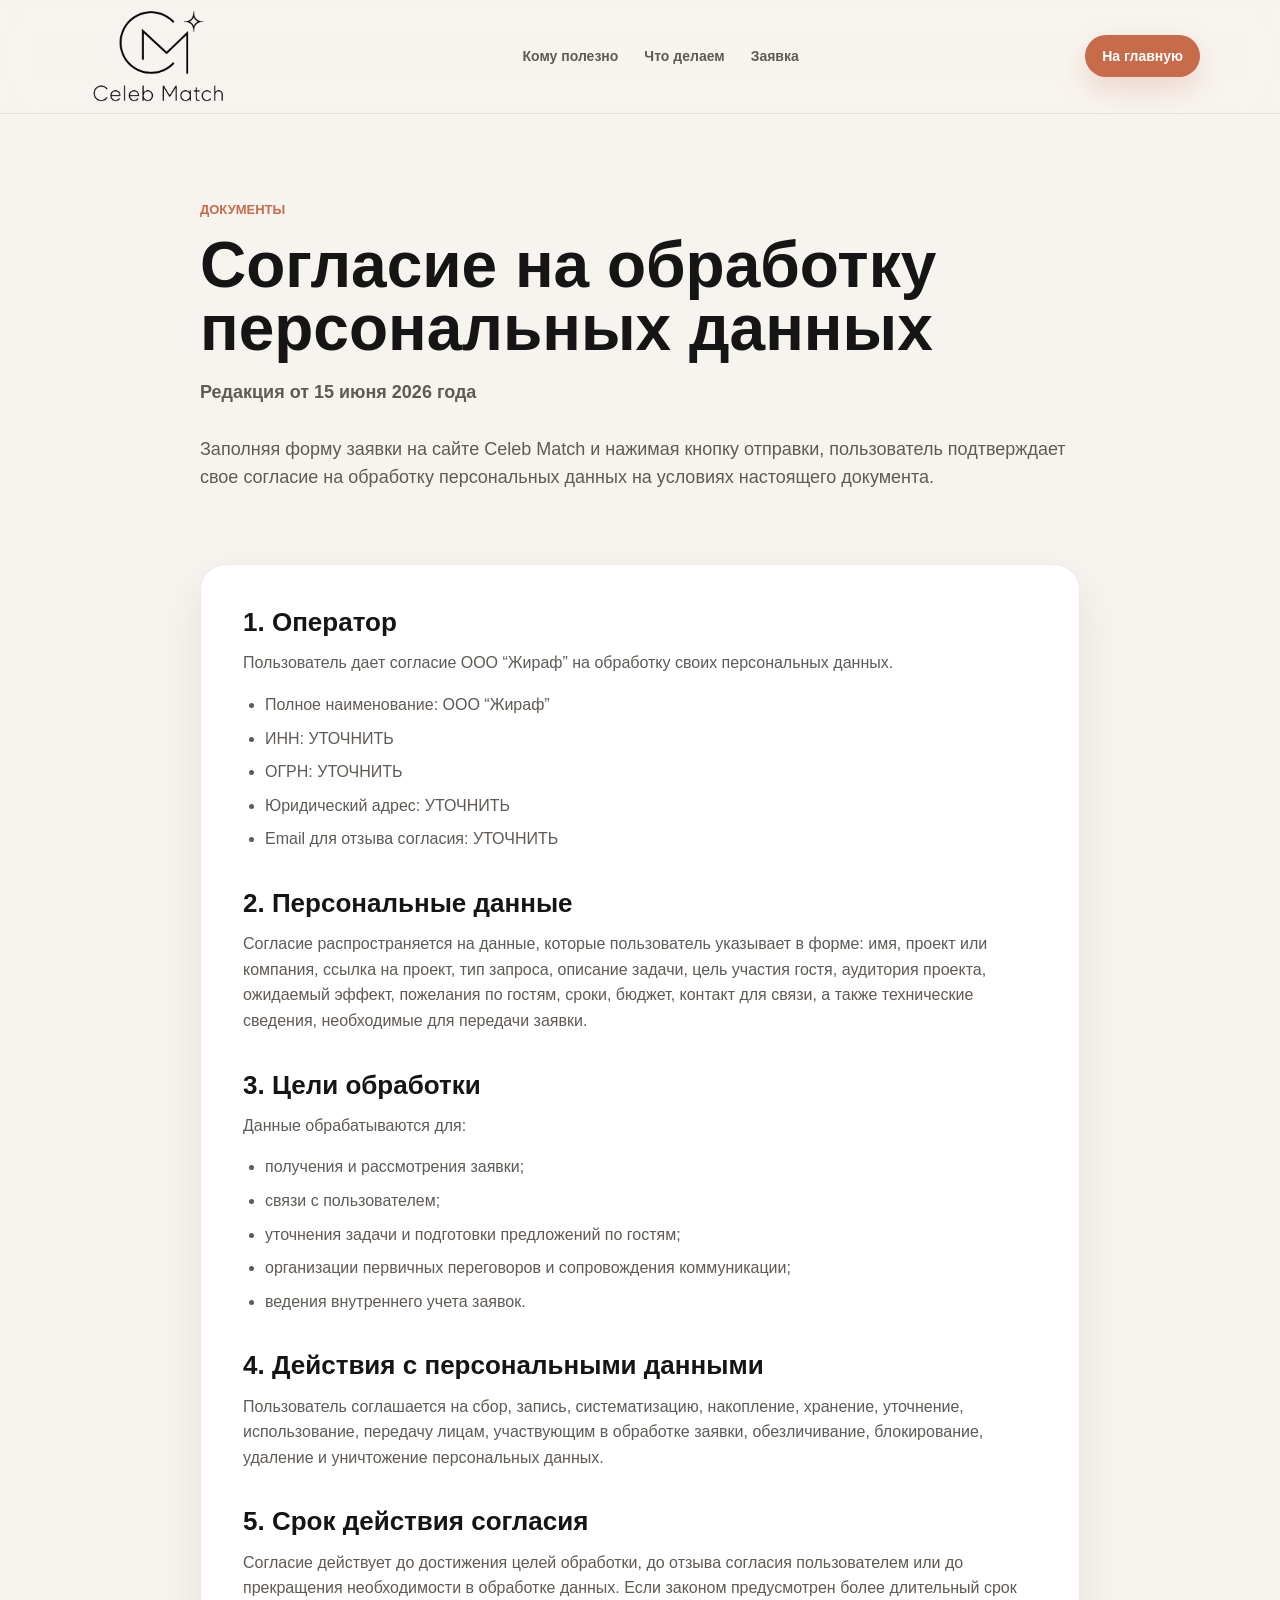
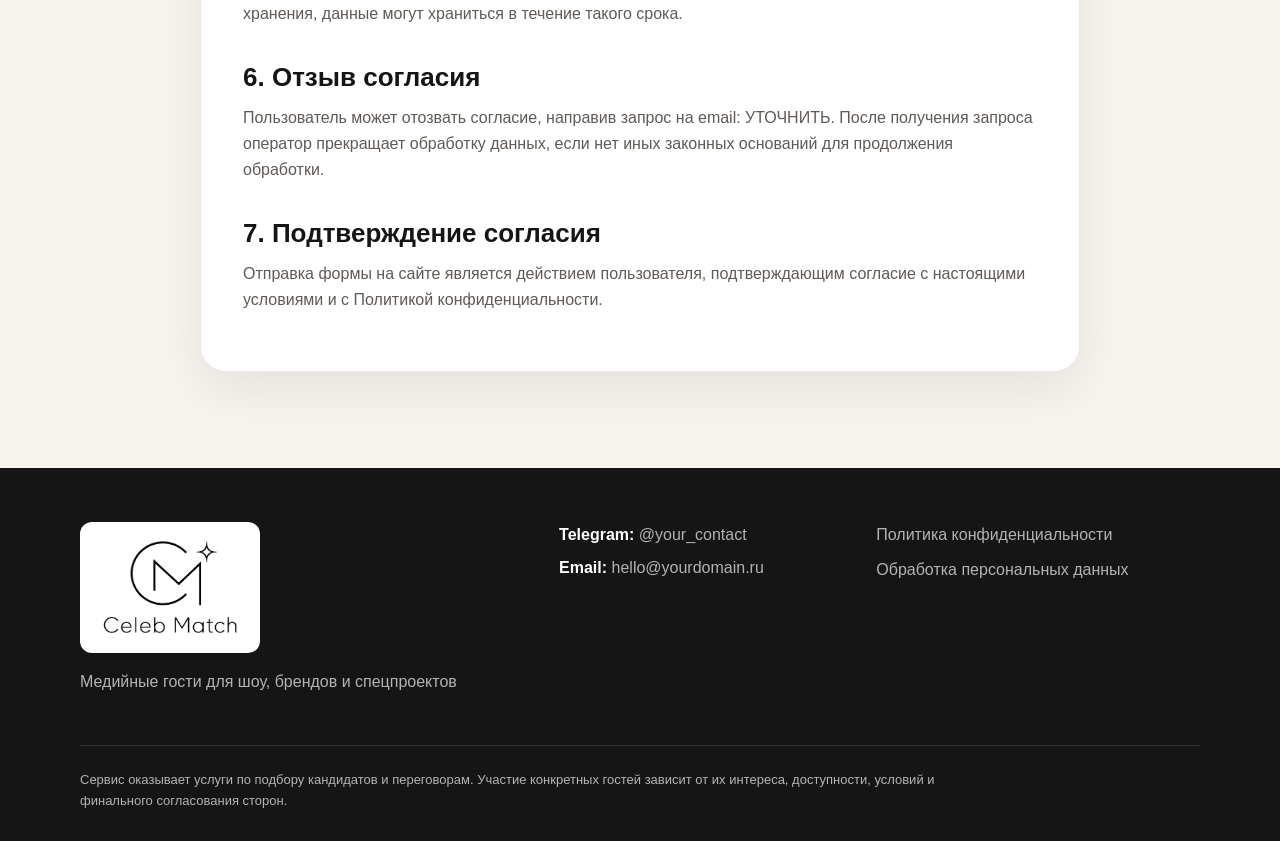
==== personal-data.html @ 7aa95ffa "Add legal pages and local test mode" ====
<!doctype html>
<html lang="ru">
  <head>
    <meta charset="UTF-8" />
    <meta name="viewport" content="width=device-width, initial-scale=1.0" />
    <title>Согласие на обработку персональных данных | Celeb Match</title>
    <meta
      name="description"
      content="Согласие пользователя сайта Celeb Match на обработку персональных данных при отправке заявки."
    />
    <meta property="og:title" content="Согласие на обработку персональных данных | Celeb Match" />
    <meta
      property="og:description"
      content="Условия обработки персональных данных пользователя при отправке заявки на сайте Celeb Match."
    />
    <meta property="og:type" content="website" />
    <link rel="icon" type="image/png" href="assets/favicon.png" />
    <link rel="stylesheet" href="styles.css" />
  </head>
  <body>
    <header class="site-header">
      <div class="container header-inner">
        <a class="logo" href="index.html" aria-label="Celeb Match">
          <img src="assets/logo-transparent.png" alt="Celeb Match" />
        </a>
        <nav class="main-nav" aria-label="Навигация по документам">
          <a href="index.html#audience">Кому полезно</a>
          <a href="index.html#services">Что делаем</a>
          <a href="index.html#lead-form">Заявка</a>
        </nav>
        <a class="button button-small" href="index.html#lead-form">На главную</a>
      </div>
    </header>

    <main class="legal-main">
      <section class="section legal-hero">
        <div class="container legal-container">
          <p class="eyebrow">Документы</p>
          <h1>Согласие на обработку персональных данных</h1>
          <p class="legal-updated">Редакция от 15 июня 2026 года</p>
          <p>
            Заполняя форму заявки на сайте Celeb Match и нажимая кнопку отправки, пользователь
            подтверждает свое согласие на обработку персональных данных на условиях настоящего
            документа.
          </p>
        </div>
      </section>

      <section class="section legal-section">
        <div class="container legal-container legal-card">
          <h2>1. Оператор</h2>
          <p>
            Пользователь дает согласие ООО “Жираф” на обработку своих персональных данных.
          </p>
          <ul>
            <li>Полное наименование: ООО “Жираф”</li>
            <li>ИНН: УТОЧНИТЬ</li>
            <li>ОГРН: УТОЧНИТЬ</li>
            <li>Юридический адрес: УТОЧНИТЬ</li>
            <li>Email для отзыва согласия: УТОЧНИТЬ</li>
          </ul>

          <h2>2. Персональные данные</h2>
          <p>
            Согласие распространяется на данные, которые пользователь указывает в форме:
            имя, проект или компания, ссылка на проект, тип запроса, описание задачи,
            цель участия гостя, аудитория проекта, ожидаемый эффект, пожелания по гостям,
            сроки, бюджет, контакт для связи, а также технические сведения, необходимые
            для передачи заявки.
          </p>

          <h2>3. Цели обработки</h2>
          <p>Данные обрабатываются для:</p>
          <ul>
            <li>получения и рассмотрения заявки;</li>
            <li>связи с пользователем;</li>
            <li>уточнения задачи и подготовки предложений по гостям;</li>
            <li>организации первичных переговоров и сопровождения коммуникации;</li>
            <li>ведения внутреннего учета заявок.</li>
          </ul>

          <h2>4. Действия с персональными данными</h2>
          <p>
            Пользователь соглашается на сбор, запись, систематизацию, накопление, хранение,
            уточнение, использование, передачу лицам, участвующим в обработке заявки,
            обезличивание, блокирование, удаление и уничтожение персональных данных.
          </p>

          <h2>5. Срок действия согласия</h2>
          <p>
            Согласие действует до достижения целей обработки, до отзыва согласия пользователем
            или до прекращения необходимости в обработке данных. Если законом предусмотрен
            более длительный срок хранения, данные могут храниться в течение такого срока.
          </p>

          <h2>6. Отзыв согласия</h2>
          <p>
            Пользователь может отозвать согласие, направив запрос на email: УТОЧНИТЬ.
            После получения запроса оператор прекращает обработку данных, если нет иных
            законных оснований для продолжения обработки.
          </p>

          <h2>7. Подтверждение согласия</h2>
          <p>
            Отправка формы на сайте является действием пользователя, подтверждающим согласие
            с настоящими условиями и с Политикой конфиденциальности.
          </p>
        </div>
      </section>
    </main>

    <footer class="site-footer">
      <div class="container footer-grid">
        <div>
          <a class="logo footer-logo" href="index.html" aria-label="Celeb Match">
            <img src="assets/logo-transparent.png" alt="Celeb Match" />
          </a>
          <p>Медийные гости для шоу, брендов и спецпроектов</p>
        </div>
        <div class="footer-contacts">
          <p><strong>Telegram:</strong> @your_contact</p>
          <p><strong>Email:</strong> hello@yourdomain.ru</p>
        </div>
        <div class="footer-links">
          <a href="privacy.html">Политика конфиденциальности</a>
          <a href="personal-data.html">Обработка персональных данных</a>
        </div>
      </div>
      <div class="container footer-legal">
        <p>
          Сервис оказывает услуги по подбору кандидатов и переговорам. Участие конкретных
          гостей зависит от их интереса, доступности, условий и финального согласования сторон.
        </p>
      </div>
    </footer>
  </body>
</html>
---- styles.css ----
:root {
  --color-bg: #f7f4ef;
  --color-bg-soft: #efe9df;
  --color-text: #151515;
  --color-muted: #5f5a55;
  --color-accent: #c86b4a;
  --color-accent-dark: #a95033;
  --color-dark: #151515;
  --color-card: #ffffff;
  --color-border: rgba(21, 21, 21, 0.1);
  --radius-sm: 12px;
  --radius-md: 18px;
  --radius-lg: 26px;
  --shadow-soft: 0 18px 50px rgba(31, 26, 22, 0.08);
  --shadow-hover: 0 22px 70px rgba(31, 26, 22, 0.14);
  --container: 1120px;
}

* {
  box-sizing: border-box;
}

html {
  scroll-behavior: smooth;
}

body {
  margin: 0;
  background: var(--color-bg);
  color: var(--color-text);
  font-family: Inter, Arial, Helvetica, sans-serif;
  font-size: 16px;
  line-height: 1.6;
  text-rendering: optimizeLegibility;
}

a {
  color: inherit;
  text-decoration: none;
}

button,
input,
select,
textarea {
  font: inherit;
}

button {
  border: 0;
}

.container {
  width: min(100% - 40px, var(--container));
  margin: 0 auto;
}

.section {
  padding: 96px 0;
}

.site-header {
  position: sticky;
  top: 0;
  z-index: 20;
  background: rgba(247, 244, 239, 0.88);
  border-bottom: 1px solid rgba(21, 21, 21, 0.08);
  backdrop-filter: blur(18px);
}

.header-inner {
  display: flex;
  align-items: center;
  justify-content: space-between;
  min-height: 76px;
  gap: 28px;
}

.logo {
  display: inline-flex;
  align-items: center;
  width: 156px;
  line-height: 1;
}

.logo img {
  display: block;
  width: 100%;
  height: auto;
}

.main-nav {
  display: flex;
  align-items: center;
  gap: 26px;
  color: var(--color-muted);
  font-size: 14px;
  font-weight: 650;
}

.main-nav a {
  transition: color 180ms ease;
}

.main-nav a:hover {
  color: var(--color-text);
}

.button {
  display: inline-flex;
  align-items: center;
  justify-content: center;
  min-height: 52px;
  padding: 14px 24px;
  border-radius: 999px;
  background: var(--color-accent);
  color: #fff;
  cursor: pointer;
  font-weight: 760;
  line-height: 1.15;
  box-shadow: 0 12px 28px rgba(200, 107, 74, 0.22);
  transition: transform 180ms ease, box-shadow 180ms ease, background 180ms ease;
}

.button:hover {
  background: var(--color-accent-dark);
  box-shadow: 0 16px 34px rgba(200, 107, 74, 0.3);
  transform: translateY(-2px);
}

.button:focus-visible,
input:focus-visible,
select:focus-visible,
textarea:focus-visible,
a:focus-visible {
  outline: 3px solid rgba(200, 107, 74, 0.28);
  outline-offset: 3px;
}

.button-small {
  min-height: 42px;
  padding: 11px 17px;
  font-size: 14px;
}

.button-secondary {
  background: transparent;
  color: var(--color-text);
  border: 1px solid rgba(21, 21, 21, 0.18);
  box-shadow: none;
}

.button-secondary:hover {
  background: var(--color-text);
  border-color: var(--color-text);
  color: #fff;
  box-shadow: none;
}

.hero-with-bg .button-secondary {
  color: #ffffff;
  border-color: rgba(255, 255, 255, 0.48);
  background: rgba(255, 255, 255, 0.08);
}

.hero-with-bg .button-secondary:hover {
  background: #ffffff;
  border-color: #ffffff;
  color: var(--color-text);
}

.hero {
  padding-top: 118px;
  padding-bottom: 108px;
}

.hero-with-bg {
  position: relative;
  background-color: var(--color-dark);
  /* Replace /assets/hero-bg.jpg with the final hero background image */
  background-image:
    linear-gradient(90deg, rgba(21, 21, 21, 0.82) 0%, rgba(21, 21, 21, 0.62) 44%, rgba(21, 21, 21, 0.28) 100%),
    url("./assets/hero-bg.jpg");
  background-position: center;
  background-repeat: no-repeat;
  background-size: cover;
  color: #ffffff;
}

.hero-grid {
  display: grid;
  grid-template-columns: minmax(0, 1.16fr) minmax(320px, 0.84fr);
  align-items: center;
  gap: 72px;
}

.eyebrow {
  margin: 0 0 14px;
  color: var(--color-accent);
  font-size: 13px;
  font-weight: 780;
  letter-spacing: 0;
  text-transform: uppercase;
}

h1,
h2,
h3,
p {
  margin-top: 0;
}

h1 {
  max-width: 820px;
  margin-bottom: 24px;
  font-size: clamp(42px, 6vw, 74px);
  line-height: 0.98;
  letter-spacing: 0;
}

h2 {
  margin-bottom: 18px;
  font-size: clamp(32px, 4vw, 50px);
  line-height: 1.04;
  letter-spacing: 0;
}

h3 {
  margin-bottom: 12px;
  font-size: 22px;
  line-height: 1.18;
}

.hero-text {
  max-width: 720px;
  margin-bottom: 34px;
  color: var(--color-muted);
  font-size: 20px;
  line-height: 1.55;
}

.hero-with-bg .eyebrow {
  color: #f2c1a8;
}

.hero-with-bg .hero-text,
.hero-with-bg .hero-note {
  color: rgba(255, 255, 255, 0.82);
}

.hero-actions {
  display: flex;
  flex-wrap: wrap;
  gap: 14px;
  margin-bottom: 18px;
}

.hero-note {
  margin: 0;
  color: var(--color-muted);
  font-size: 14px;
}

.hero-panel {
  position: relative;
  overflow: hidden;
  padding: 34px;
  border: 1px solid var(--color-border);
  border-radius: var(--radius-lg);
  background: var(--color-card);
  color: var(--color-text);
  box-shadow: var(--shadow-soft);
}

.hero-with-bg .hero-panel {
  border-color: rgba(255, 255, 255, 0.28);
  background: rgba(255, 255, 255, 0.92);
  backdrop-filter: blur(12px);
}

.panel-topline {
  width: 72px;
  height: 4px;
  margin-bottom: 28px;
  border-radius: 999px;
  background: var(--color-accent);
}

.hero-panel h2 {
  margin-bottom: 22px;
  font-size: 30px;
}

.hero-panel ul {
  display: grid;
  gap: 16px;
  margin: 0 0 28px;
  padding: 0;
  list-style: none;
  color: var(--color-muted);
}

.hero-panel li {
  position: relative;
  padding-left: 24px;
}

.hero-panel li::before {
  position: absolute;
  top: 11px;
  left: 0;
  width: 8px;
  height: 8px;
  border-radius: 50%;
  background: var(--color-accent);
  content: "";
}

.badge {
  display: inline-flex;
  margin: 0;
  padding: 10px 14px;
  border-radius: 999px;
  background: #f7ebe4;
  color: var(--color-accent-dark);
  font-size: 14px;
  font-weight: 760;
}

.section-muted {
  background: var(--color-bg-soft);
}

.section-heading {
  max-width: 760px;
  margin-bottom: 42px;
}

.section-heading p:not(.eyebrow) {
  color: var(--color-muted);
  font-size: 18px;
}

.card-grid {
  display: grid;
  gap: 22px;
}

.three-columns {
  grid-template-columns: repeat(3, minmax(0, 1fr));
}

.value-grid {
  grid-template-columns: repeat(3, minmax(0, 1fr));
}

.card {
  min-height: 278px;
  padding: 28px;
  border: 1px solid rgba(21, 21, 21, 0.08);
  border-radius: var(--radius-md);
  background: var(--color-card);
  box-shadow: var(--shadow-soft);
  transition: transform 180ms ease, box-shadow 180ms ease, border-color 180ms ease;
}

.card:hover {
  border-color: rgba(200, 107, 74, 0.28);
  box-shadow: var(--shadow-hover);
  transform: translateY(-5px);
}

.card-number {
  display: inline-block;
  margin-bottom: 44px;
  color: var(--color-accent);
  font-size: 13px;
  font-weight: 800;
}

.card p {
  margin-bottom: 0;
  color: var(--color-muted);
}

.section-dark {
  background: var(--color-dark);
  color: #fff;
}

.section-dark .eyebrow {
  color: #e59a7d;
}

.section-dark .section-heading p:not(.eyebrow) {
  color: rgba(255, 255, 255, 0.68);
}

.process-grid {
  display: grid;
  grid-template-columns: repeat(3, minmax(0, 1fr));
  gap: 16px;
}

.process-step {
  padding: 24px;
  border: 1px solid rgba(255, 255, 255, 0.12);
  border-radius: var(--radius-md);
  background: rgba(255, 255, 255, 0.055);
}

.process-step span {
  display: inline-block;
  margin-bottom: 26px;
  color: #e59a7d;
  font-size: 13px;
  font-weight: 800;
}

.process-step h3 {
  font-size: 18px;
}

.process-step p {
  margin: 0;
  color: rgba(255, 255, 255, 0.68);
  font-size: 14px;
}

.trust-grid {
  display: grid;
  grid-template-columns: minmax(0, 1.1fr) minmax(300px, 0.9fr);
  gap: 48px;
  align-items: center;
}

.trust-copy p:not(.eyebrow) {
  color: var(--color-muted);
  font-size: 18px;
}

.trust-media {
  display: grid;
  gap: 18px;
}

.producer-photo {
  position: relative;
  overflow: hidden;
  margin: 0;
  min-height: 390px;
  border-radius: var(--radius-lg);
  background: #d8d3cb;
  box-shadow: var(--shadow-soft);
}

.producer-photo img {
  display: block;
  width: 100%;
  height: 100%;
  min-height: 390px;
  object-fit: cover;
  object-position: center 34%;
}

.trust-card {
  padding: 34px;
  border-radius: var(--radius-lg);
  background: var(--color-card);
  box-shadow: var(--shadow-soft);
}

.trust-card strong {
  display: block;
  margin-bottom: 24px;
  font-size: 24px;
  line-height: 1.2;
}

.trust-card p {
  margin-bottom: 0;
  color: var(--color-muted);
}

.section-form {
  background: linear-gradient(180deg, var(--color-bg) 0%, #fffaf5 100%);
}

.form-grid {
  display: grid;
  grid-template-columns: minmax(280px, 0.78fr) minmax(0, 1.22fr);
  gap: 54px;
  align-items: start;
}

.form-heading {
  position: sticky;
  top: 112px;
  margin-bottom: 0;
}

.lead-form {
  padding: 32px;
  border: 1px solid rgba(21, 21, 21, 0.08);
  border-radius: var(--radius-lg);
  background: var(--color-card);
  box-shadow: var(--shadow-soft);
}

.field-grid {
  display: grid;
  grid-template-columns: repeat(2, minmax(0, 1fr));
  gap: 18px;
}

label {
  display: grid;
  gap: 8px;
}

label span {
  color: var(--color-text);
  font-size: 14px;
  font-weight: 740;
}

input,
select,
textarea {
  width: 100%;
  border: 1px solid rgba(21, 21, 21, 0.14);
  border-radius: var(--radius-sm);
  background: #fff;
  color: var(--color-text);
  transition: border-color 180ms ease, box-shadow 180ms ease, background 180ms ease;
}

input,
select {
  min-height: 50px;
  padding: 0 14px;
}

textarea {
  min-height: 122px;
  padding: 14px;
  resize: vertical;
}

input::placeholder,
textarea::placeholder {
  color: rgba(95, 90, 85, 0.7);
}

input:focus,
select:focus,
textarea:focus {
  border-color: rgba(200, 107, 74, 0.72);
  box-shadow: 0 0 0 4px rgba(200, 107, 74, 0.12);
}

.field-wide {
  grid-column: 1 / -1;
}

.honeypot {
  position: absolute;
  left: -9999px;
  width: 1px;
  height: 1px;
  overflow: hidden;
}

.field-error {
  min-height: 18px;
  color: #b13720;
  font-size: 12px;
}

.is-invalid input,
.is-invalid select,
.is-invalid textarea {
  border-color: #b13720;
}

.form-message {
  display: none;
  margin-bottom: 18px;
  padding: 18px 20px;
  border: 1px solid transparent;
  border-radius: var(--radius-md);
  font-size: 16px;
  font-weight: 760;
  line-height: 1.45;
}

.form-message.is-visible {
  display: block;
}

.form-message.is-success {
  background: #edf8ef;
  border-color: rgba(35, 99, 49, 0.18);
  color: #236331;
  box-shadow: 0 12px 28px rgba(35, 99, 49, 0.08);
}

.form-message.is-error {
  background: #fff0ea;
  border-color: rgba(156, 53, 31, 0.18);
  color: #9c351f;
}

.form-submit {
  width: 100%;
  margin-top: 22px;
}

.form-submit[disabled] {
  cursor: wait;
  opacity: 0.72;
  transform: none;
}

.form-consent {
  margin: 14px 0 0;
  color: var(--color-muted);
  font-size: 13px;
}

.form-consent a {
  color: var(--color-accent-dark);
  font-weight: 760;
  text-decoration: underline;
  text-decoration-thickness: 1px;
  text-underline-offset: 3px;
}

.legal-main {
  background: var(--color-bg);
}

.legal-hero {
  padding-top: 86px;
  padding-bottom: 54px;
}

.legal-container {
  max-width: 880px;
}

.legal-hero h1 {
  max-width: 780px;
  margin-bottom: 18px;
  font-size: clamp(40px, 5vw, 64px);
}

.legal-hero p:not(.eyebrow) {
  color: var(--color-muted);
  font-size: 18px;
}

.legal-updated {
  margin-bottom: 28px;
  color: var(--color-accent-dark);
  font-weight: 760;
}

.legal-section {
  padding-top: 0;
}

.legal-card {
  padding: 42px;
  border: 1px solid rgba(21, 21, 21, 0.08);
  border-radius: var(--radius-lg);
  background: var(--color-card);
  box-shadow: var(--shadow-soft);
}

.legal-card h2 {
  margin-top: 36px;
  margin-bottom: 12px;
  font-size: 26px;
  line-height: 1.2;
}

.legal-card h2:first-child {
  margin-top: 0;
}

.legal-card p,
.legal-card li {
  color: var(--color-muted);
}

.legal-card ul {
  margin: 12px 0 0;
  padding-left: 22px;
}

.legal-card li + li {
  margin-top: 8px;
}

.site-footer {
  padding: 54px 0 30px;
  background: var(--color-dark);
  color: #fff;
}

.footer-grid {
  display: grid;
  grid-template-columns: 1.1fr 0.7fr 0.8fr;
  gap: 34px;
}

.footer-logo {
  margin-bottom: 16px;
  width: 180px;
  padding: 8px 10px;
  border-radius: var(--radius-sm);
  background: #ffffff;
}

.site-footer p,
.site-footer a {
  color: rgba(255, 255, 255, 0.68);
}

.site-footer strong {
  color: #fff;
}

.footer-contacts p {
  margin-bottom: 8px;
}

.footer-links {
  display: grid;
  gap: 10px;
  align-content: start;
}

.footer-links a {
  transition: color 180ms ease;
}

.footer-links a:hover {
  color: #fff;
}

.footer-legal {
  margin-top: 34px;
  padding-top: 24px;
  border-top: 1px solid rgba(255, 255, 255, 0.12);
}

.footer-legal p {
  max-width: 860px;
  margin: 0;
  font-size: 13px;
}

@media (max-width: 980px) {
  .main-nav {
    display: none;
  }

  .hero-grid,
  .trust-grid,
  .form-grid {
    grid-template-columns: 1fr;
  }

  .hero-grid {
    gap: 40px;
  }

  .three-columns {
    grid-template-columns: 1fr;
  }

  .value-grid {
    grid-template-columns: repeat(2, minmax(0, 1fr));
  }

  .card {
    min-height: auto;
  }

  .card-number {
    margin-bottom: 26px;
  }

  .process-grid {
    grid-template-columns: repeat(2, minmax(0, 1fr));
  }

  .form-heading {
    position: static;
  }
}

@media (max-width: 640px) {
  .container {
    width: min(100% - 28px, var(--container));
  }

  .section {
    padding: 68px 0;
  }

  .header-inner {
    min-height: 68px;
    gap: 14px;
  }

  .logo {
    width: 132px;
  }

  .button-small {
    min-height: 38px;
    padding: 9px 12px;
    font-size: 13px;
  }

  .hero {
    padding-top: 78px;
    padding-bottom: 72px;
  }

  .hero-with-bg {
    background-image:
      linear-gradient(180deg, rgba(21, 21, 21, 0.86) 0%, rgba(21, 21, 21, 0.74) 58%, rgba(21, 21, 21, 0.58) 100%),
      url("./assets/hero-bg.jpg");
    background-position: center top;
  }

  h1 {
    font-size: clamp(36px, 12vw, 48px);
  }

  h2 {
    font-size: clamp(29px, 9vw, 38px);
  }

  .hero-text,
  .section-heading p:not(.eyebrow),
  .trust-copy p:not(.eyebrow) {
    font-size: 16px;
  }

  .hero-actions {
    display: grid;
  }

  .hero-panel,
  .producer-photo,
  .trust-card,
  .legal-card,
  .lead-form {
    padding: 24px;
    border-radius: 20px;
  }

  .producer-photo {
    min-height: 320px;
    padding: 0;
  }

  .producer-photo img {
    min-height: 320px;
  }

  .process-grid,
  .value-grid,
  .field-grid,
  .footer-grid {
    grid-template-columns: 1fr;
  }

  .footer-grid {
    gap: 20px;
  }
}
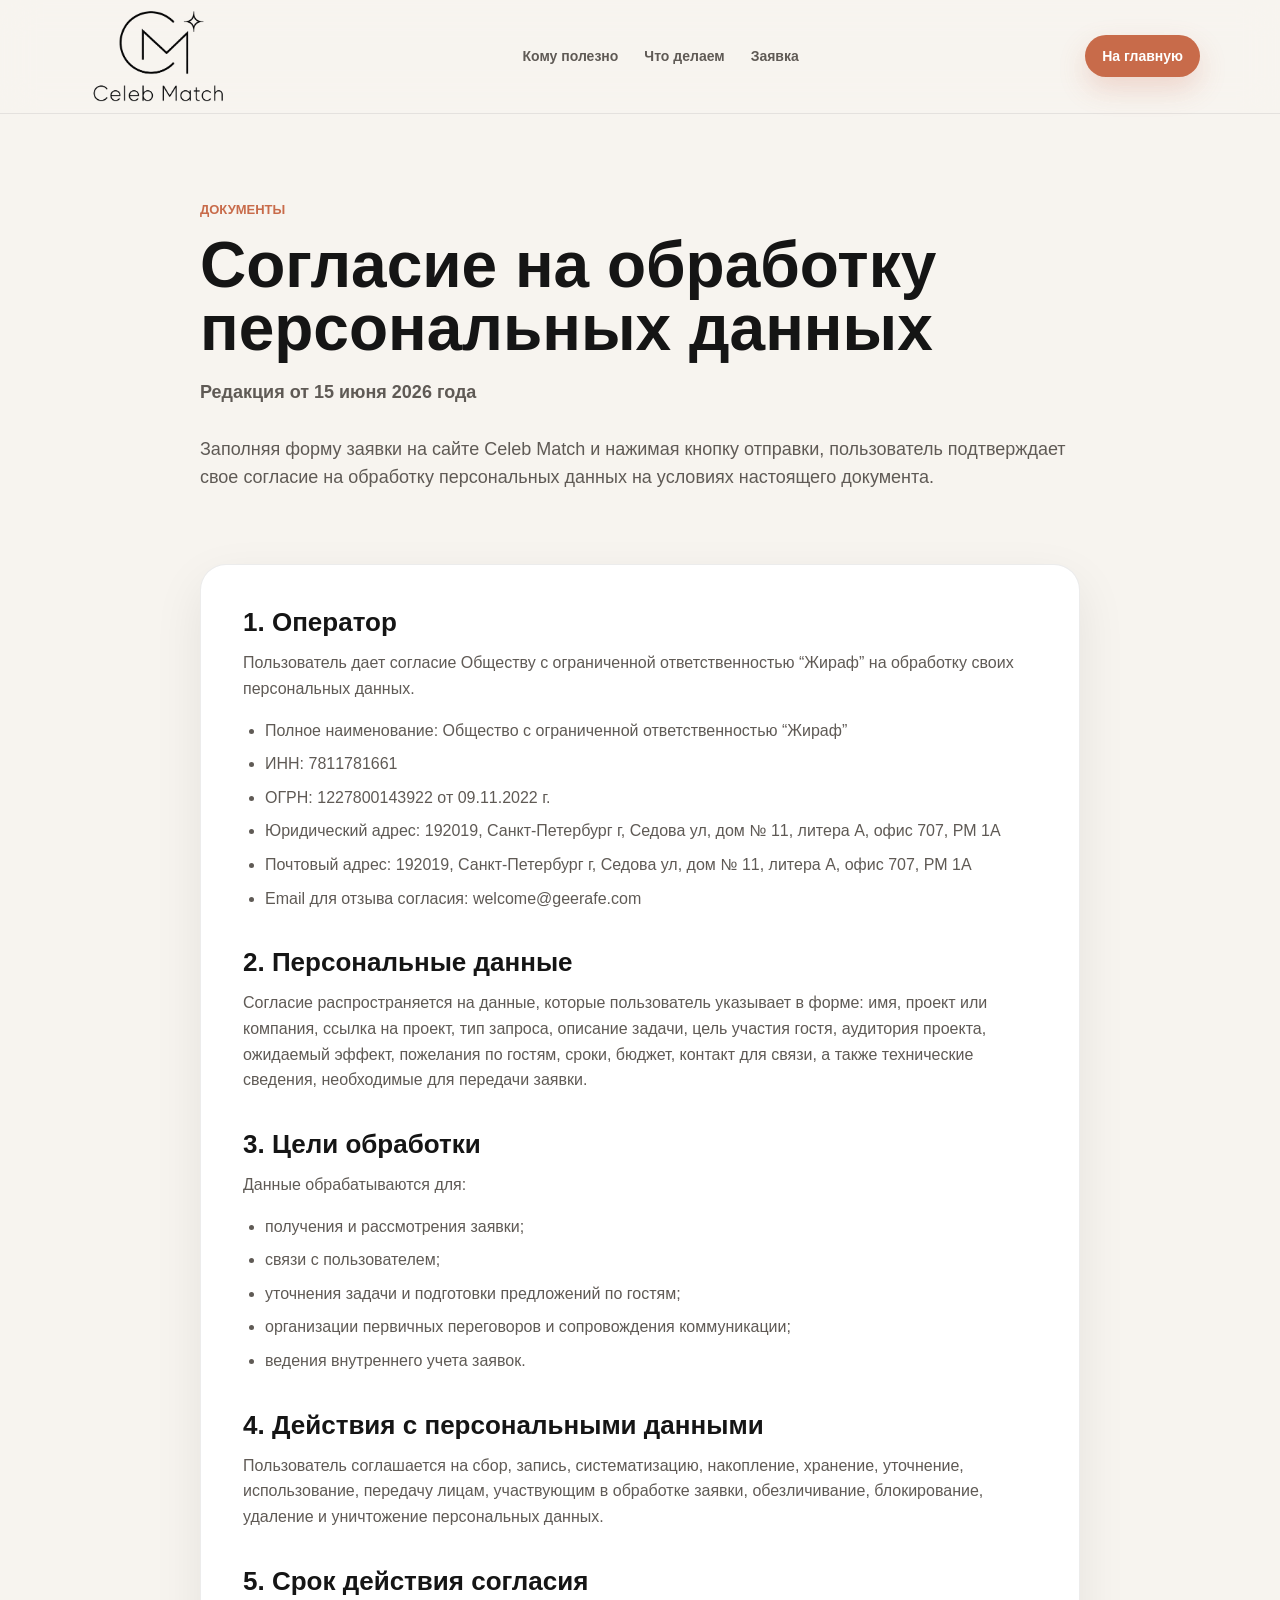
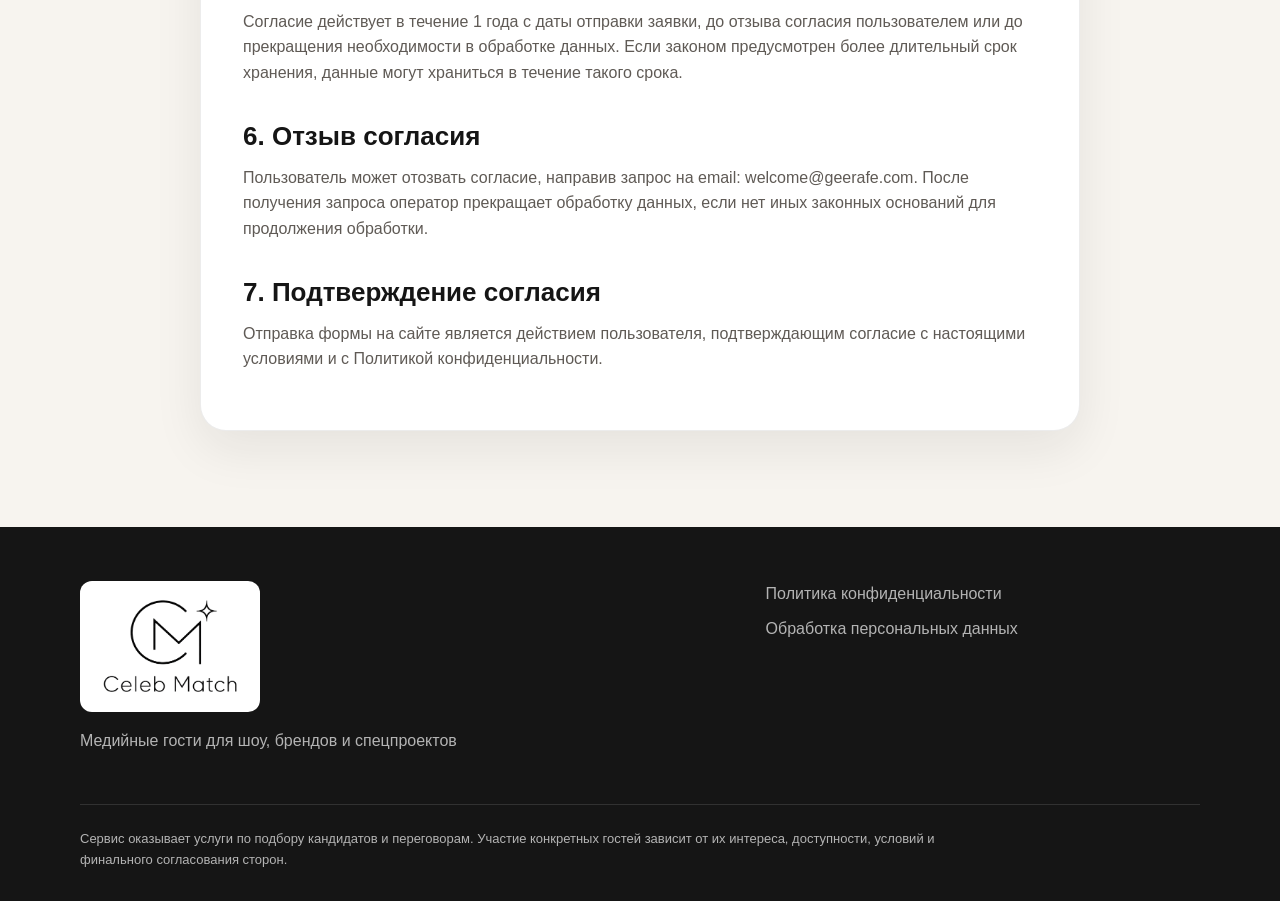
==== commit 3c44d4c4: "Fill legal details" ====
--- a/personal-data.html
+++ b/personal-data.html
@@ -50,14 +50,22 @@
         <div class="container legal-container legal-card">
           <h2>1. Оператор</h2>
           <p>
-            Пользователь дает согласие ООО “Жираф” на обработку своих персональных данных.
+            Пользователь дает согласие Обществу с ограниченной ответственностью “Жираф”
+            на обработку своих персональных данных.
           </p>
           <ul>
-            <li>Полное наименование: ООО “Жираф”</li>
-            <li>ИНН: УТОЧНИТЬ</li>
-            <li>ОГРН: УТОЧНИТЬ</li>
-            <li>Юридический адрес: УТОЧНИТЬ</li>
-            <li>Email для отзыва согласия: УТОЧНИТЬ</li>
+            <li>Полное наименование: Общество с ограниченной ответственностью “Жираф”</li>
+            <li>ИНН: 7811781661</li>
+            <li>ОГРН: 1227800143922 от 09.11.2022 г.</li>
+            <li>
+              Юридический адрес: 192019, Санкт-Петербург г, Седова ул, дом № 11,
+              литера А, офис 707, РМ 1А
+            </li>
+            <li>
+              Почтовый адрес: 192019, Санкт-Петербург г, Седова ул, дом № 11,
+              литера А, офис 707, РМ 1А
+            </li>
+            <li>Email для отзыва согласия: welcome@geerafe.com</li>
           </ul>
 
           <h2>2. Персональные данные</h2>
@@ -88,14 +96,15 @@
 
           <h2>5. Срок действия согласия</h2>
           <p>
-            Согласие действует до достижения целей обработки, до отзыва согласия пользователем
-            или до прекращения необходимости в обработке данных. Если законом предусмотрен
-            более длительный срок хранения, данные могут храниться в течение такого срока.
+            Согласие действует в течение 1 года с даты отправки заявки, до отзыва согласия
+            пользователем или до прекращения необходимости в обработке данных. Если законом
+            предусмотрен более длительный срок хранения, данные могут храниться в течение
+            такого срока.
           </p>
 
           <h2>6. Отзыв согласия</h2>
           <p>
-            Пользователь может отозвать согласие, направив запрос на email: УТОЧНИТЬ.
+            Пользователь может отозвать согласие, направив запрос на email: welcome@geerafe.com.
             После получения запроса оператор прекращает обработку данных, если нет иных
             законных оснований для продолжения обработки.
           </p>
@@ -117,10 +126,6 @@
           </a>
           <p>Медийные гости для шоу, брендов и спецпроектов</p>
         </div>
-        <div class="footer-contacts">
-          <p><strong>Telegram:</strong> @your_contact</p>
-          <p><strong>Email:</strong> hello@yourdomain.ru</p>
-        </div>
         <div class="footer-links">
           <a href="privacy.html">Политика конфиденциальности</a>
           <a href="personal-data.html">Обработка персональных данных</a>
--- a/styles.css
+++ b/styles.css
@@ -711,7 +711,7 @@
 
 .footer-grid {
   display: grid;
-  grid-template-columns: 1.1fr 0.7fr 0.8fr;
+  grid-template-columns: 1.2fr 0.8fr;
   gap: 34px;
 }
 
@@ -730,10 +730,6 @@
 
 .site-footer strong {
   color: #fff;
-}
-
-.footer-contacts p {
-  margin-bottom: 8px;
 }
 
 .footer-links {
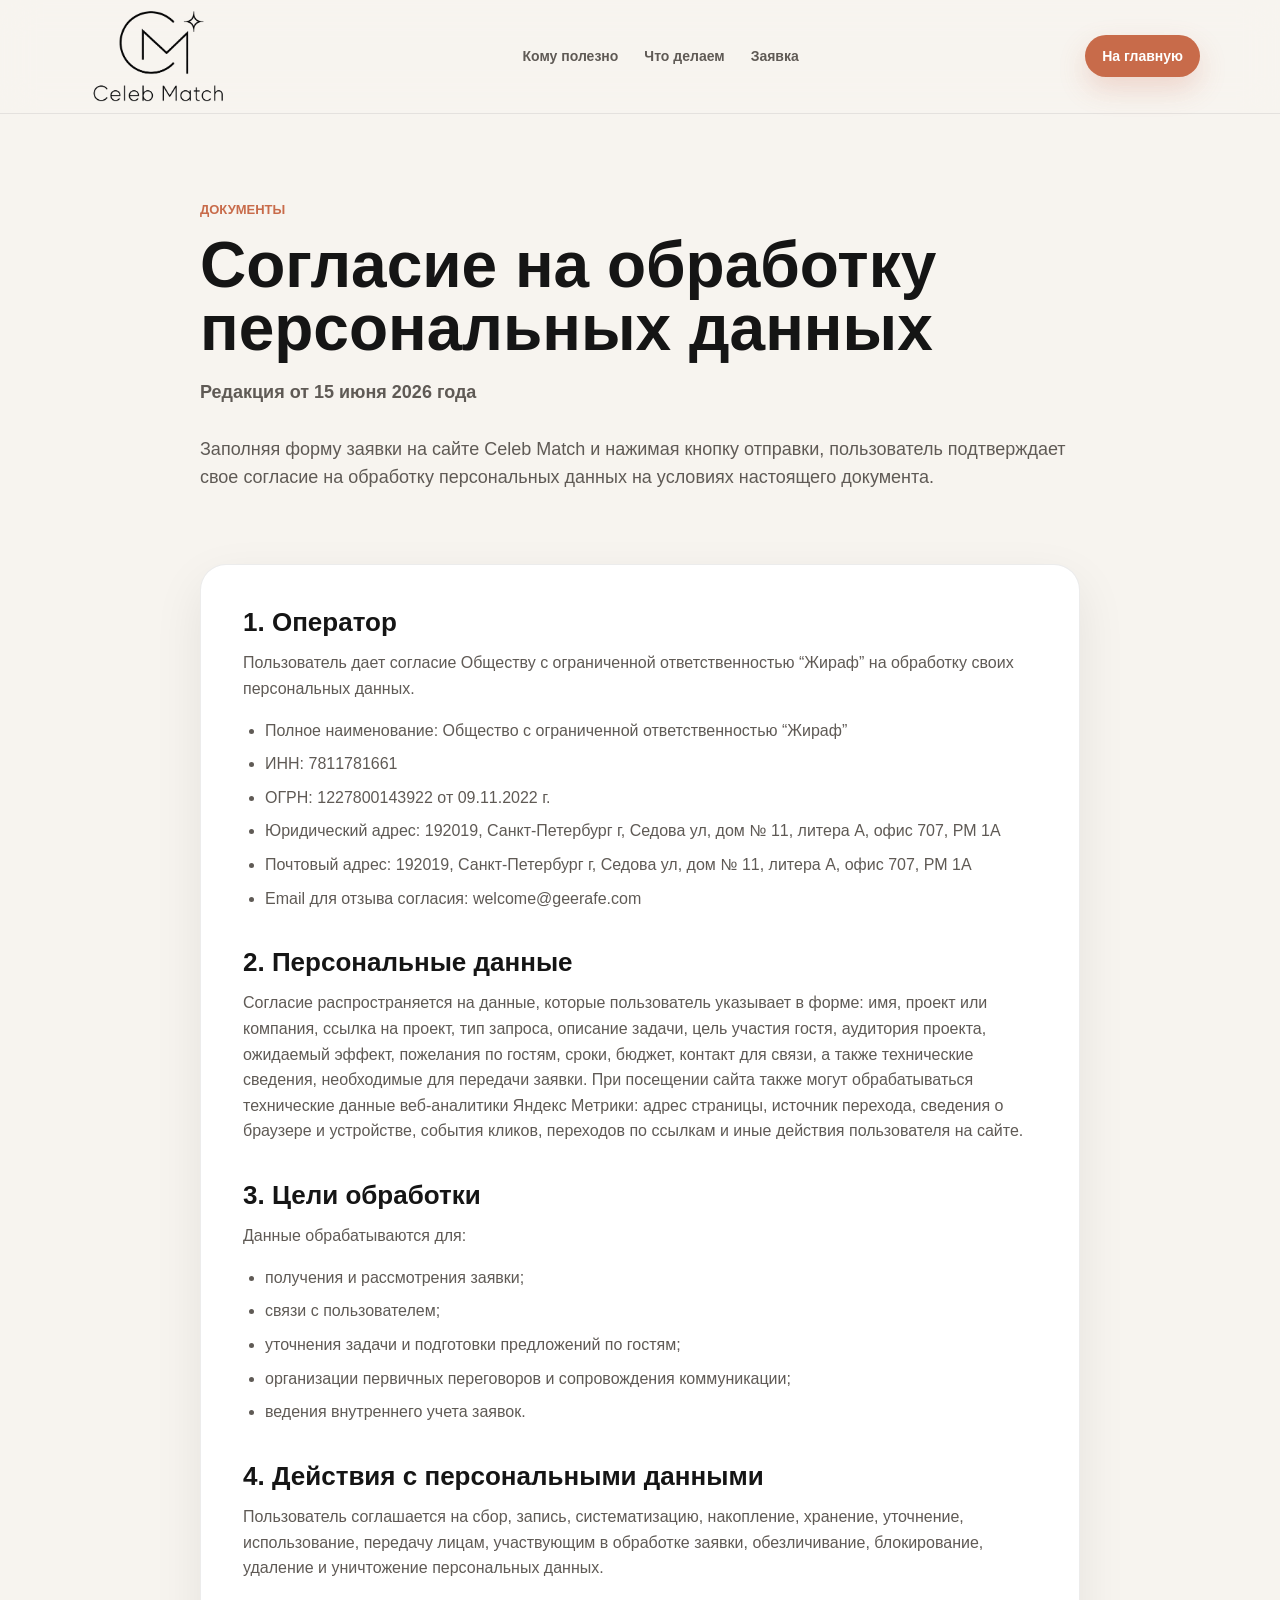
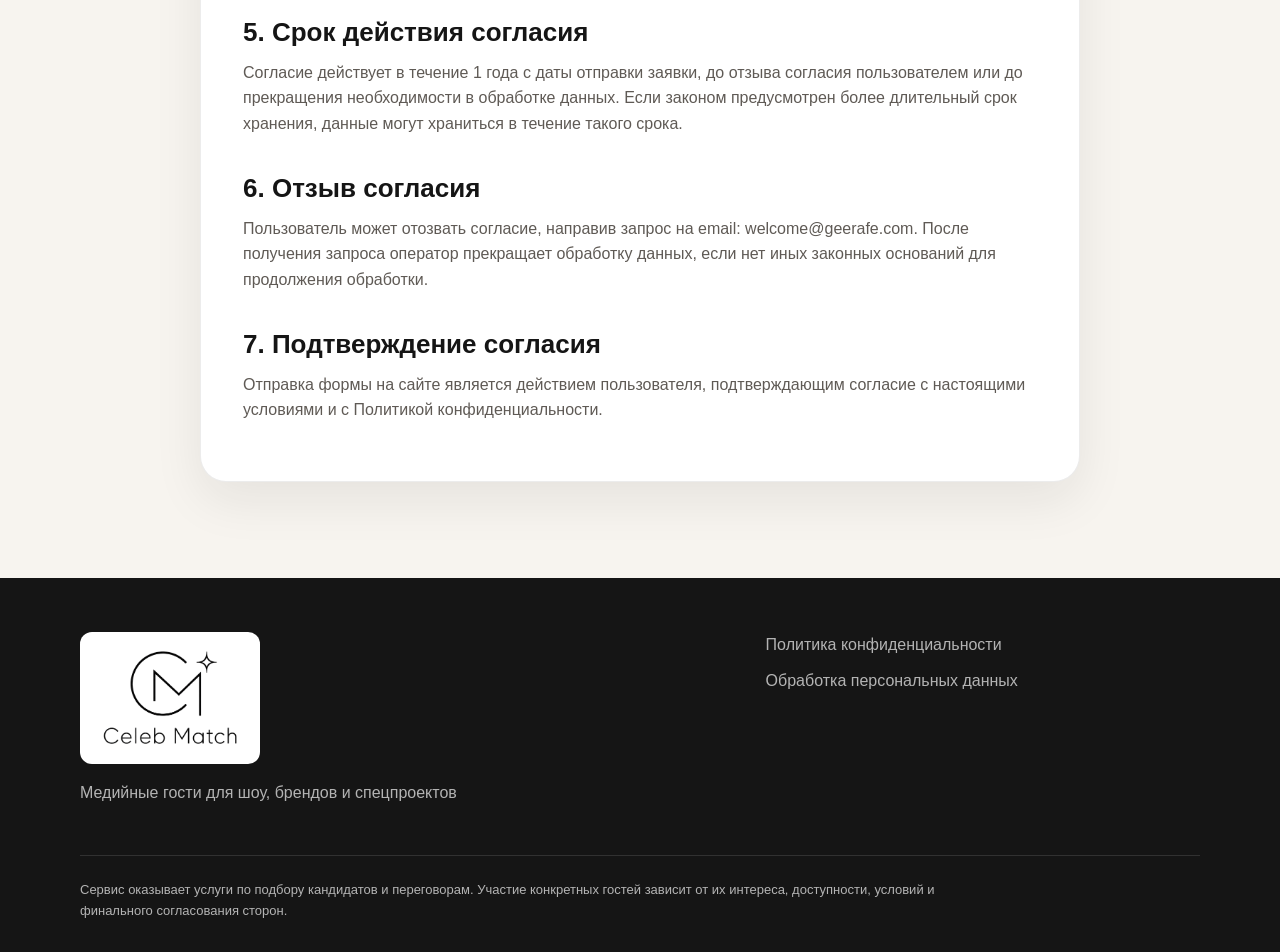
==== commit d5e92848: "Add Metrika and update positioning" ====
--- a/personal-data.html
+++ b/personal-data.html
@@ -16,8 +16,21 @@
     <meta property="og:type" content="website" />
     <link rel="icon" type="image/png" href="assets/favicon.png" />
     <link rel="stylesheet" href="styles.css" />
+    <!-- Yandex.Metrika counter -->
+    <script type="text/javascript">
+      (function(m,e,t,r,i,k,a){
+        m[i]=m[i]||function(){(m[i].a=m[i].a||[]).push(arguments)};
+        m[i].l=1*new Date();
+        for (var j = 0; j < document.scripts.length; j++) {if (document.scripts[j].src === r) { return; }}
+        k=e.createElement(t),a=e.getElementsByTagName(t)[0],k.async=1,k.src=r,a.parentNode.insertBefore(k,a)
+      })(window, document,'script','https://mc.yandex.ru/metrika/tag.js?id=109874779', 'ym');
+
+      ym(109874779, 'init', {ssr:true, webvisor:true, clickmap:true, ecommerce:"dataLayer", referrer: document.referrer, url: location.href, accurateTrackBounce:true, trackLinks:true});
+    </script>
+    <!-- /Yandex.Metrika counter -->
   </head>
   <body>
+    <noscript><div><img src="https://mc.yandex.ru/watch/109874779" style="position:absolute; left:-9999px;" alt="" /></div></noscript>
     <header class="site-header">
       <div class="container header-inner">
         <a class="logo" href="index.html" aria-label="Celeb Match">
@@ -74,7 +87,10 @@
             имя, проект или компания, ссылка на проект, тип запроса, описание задачи,
             цель участия гостя, аудитория проекта, ожидаемый эффект, пожелания по гостям,
             сроки, бюджет, контакт для связи, а также технические сведения, необходимые
-            для передачи заявки.
+            для передачи заявки. При посещении сайта также могут обрабатываться технические
+            данные веб-аналитики Яндекс Метрики: адрес страницы, источник перехода,
+            сведения о браузере и устройстве, события кликов, переходов по ссылкам
+            и иные действия пользователя на сайте.
           </p>
 
           <h2>3. Цели обработки</h2>
--- a/styles.css
+++ b/styles.css
@@ -354,6 +354,10 @@
   grid-template-columns: repeat(3, minmax(0, 1fr));
 }
 
+.profile-grid {
+  grid-template-columns: repeat(4, minmax(0, 1fr));
+}
+
 .card {
   min-height: 278px;
   padding: 28px;
@@ -781,6 +785,10 @@
     grid-template-columns: repeat(2, minmax(0, 1fr));
   }
 
+  .profile-grid {
+    grid-template-columns: repeat(2, minmax(0, 1fr));
+  }
+
   .card {
     min-height: auto;
   }
@@ -872,6 +880,7 @@
 
   .process-grid,
   .value-grid,
+  .profile-grid,
   .field-grid,
   .footer-grid {
     grid-template-columns: 1fr;
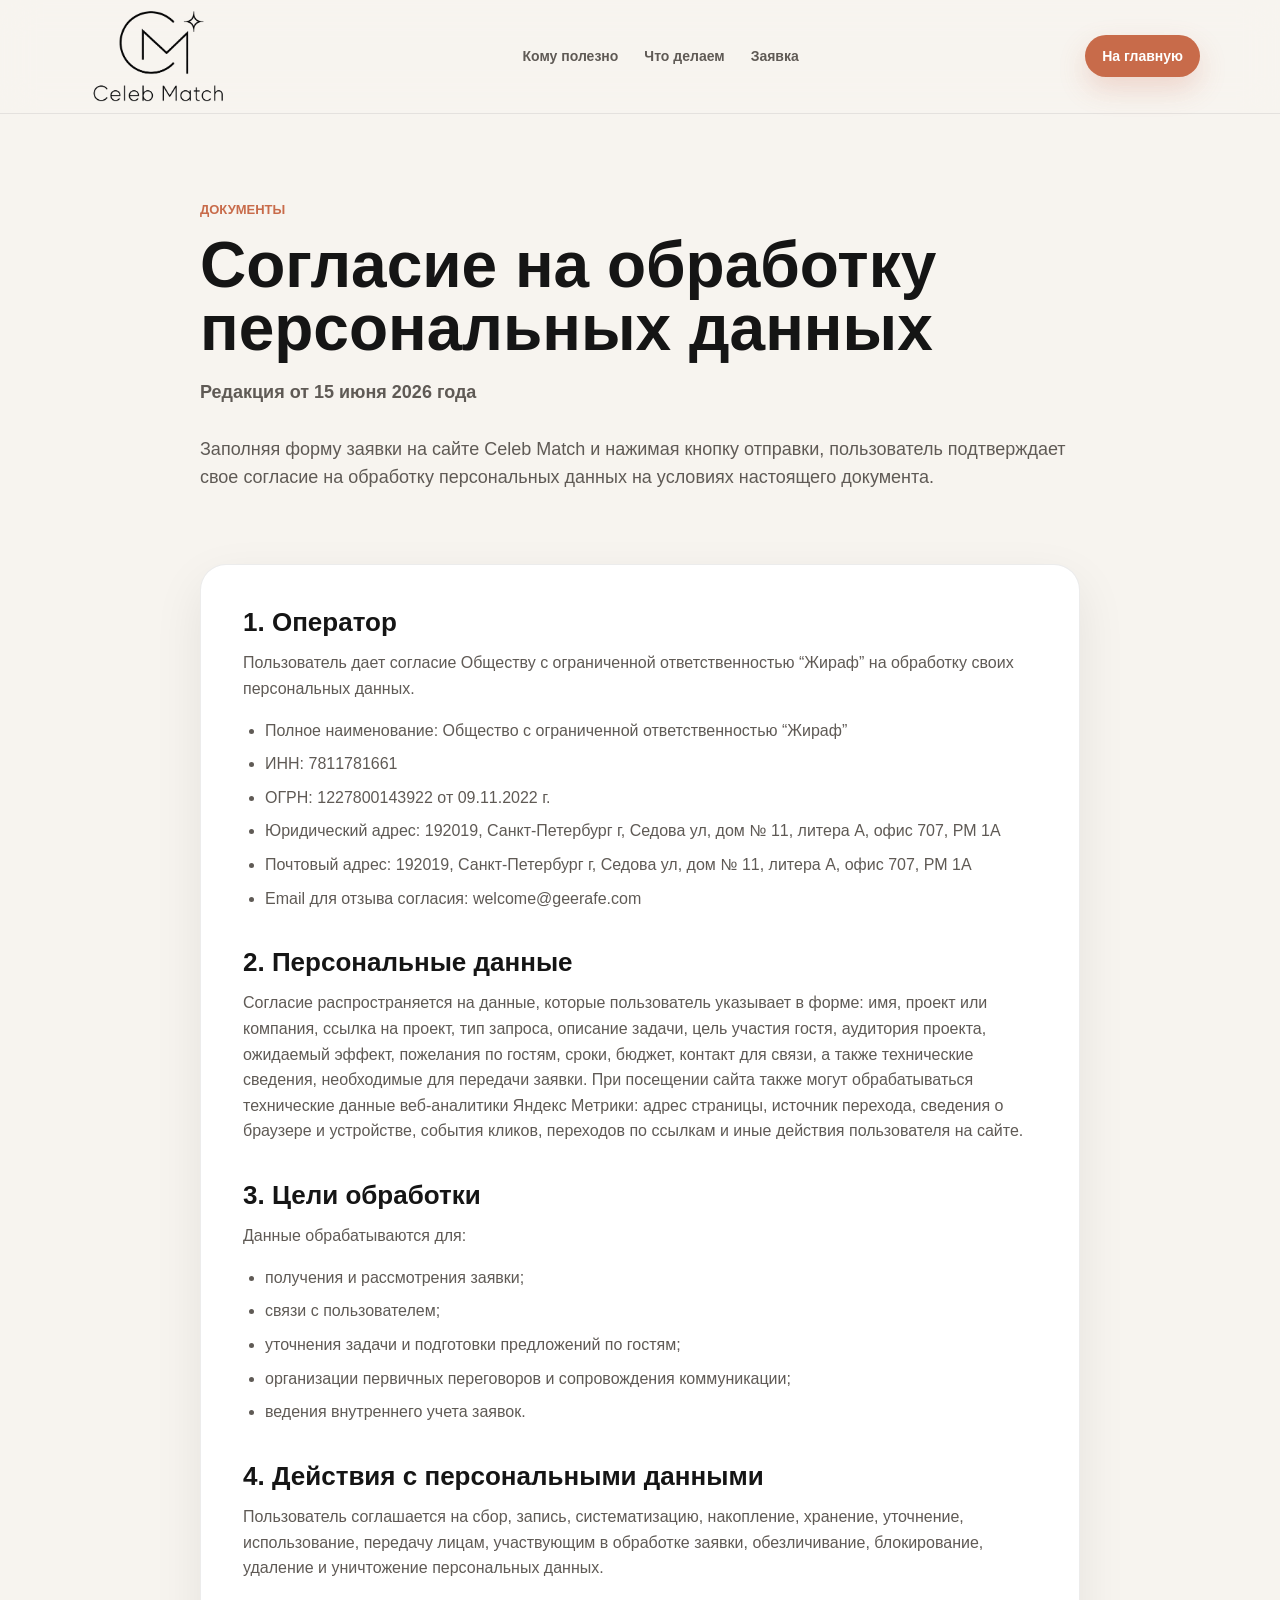
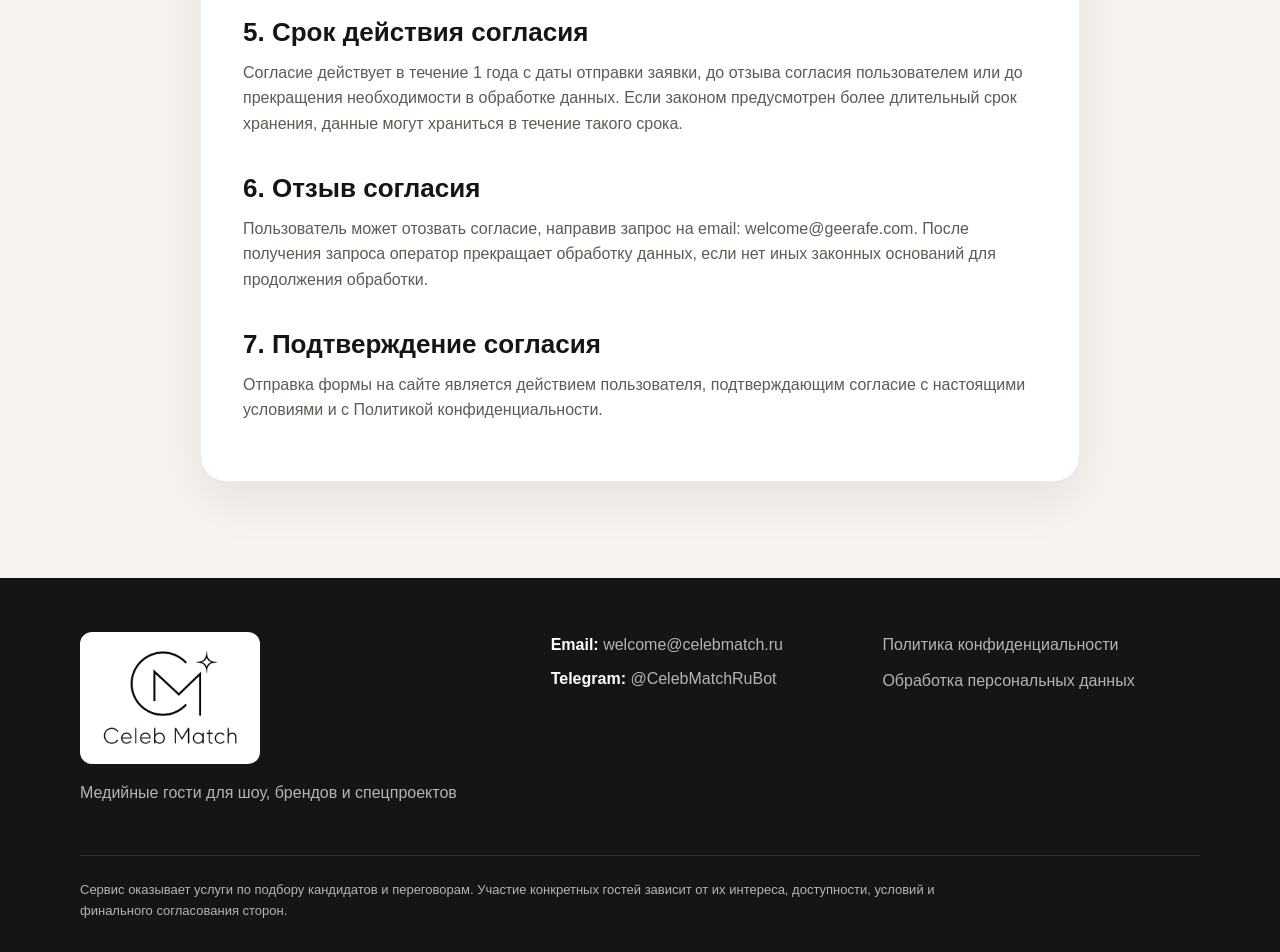
==== commit 4236f08a: "Add footer contacts" ====
--- a/personal-data.html
+++ b/personal-data.html
@@ -142,6 +142,10 @@
           </a>
           <p>Медийные гости для шоу, брендов и спецпроектов</p>
         </div>
+        <div class="footer-contacts">
+          <p><strong>Email:</strong> <a href="mailto:welcome@celebmatch.ru">welcome@celebmatch.ru</a></p>
+          <p><strong>Telegram:</strong> <a href="https://t.me/CelebMatchRuBot">@CelebMatchRuBot</a></p>
+        </div>
         <div class="footer-links">
           <a href="privacy.html">Политика конфиденциальности</a>
           <a href="personal-data.html">Обработка персональных данных</a>
--- a/styles.css
+++ b/styles.css
@@ -715,7 +715,7 @@
 
 .footer-grid {
   display: grid;
-  grid-template-columns: 1.2fr 0.8fr;
+  grid-template-columns: 1.1fr 0.75fr 0.8fr;
   gap: 34px;
 }
 
@@ -734,6 +734,10 @@
 
 .site-footer strong {
   color: #fff;
+}
+
+.footer-contacts p {
+  margin-bottom: 8px;
 }
 
 .footer-links {
